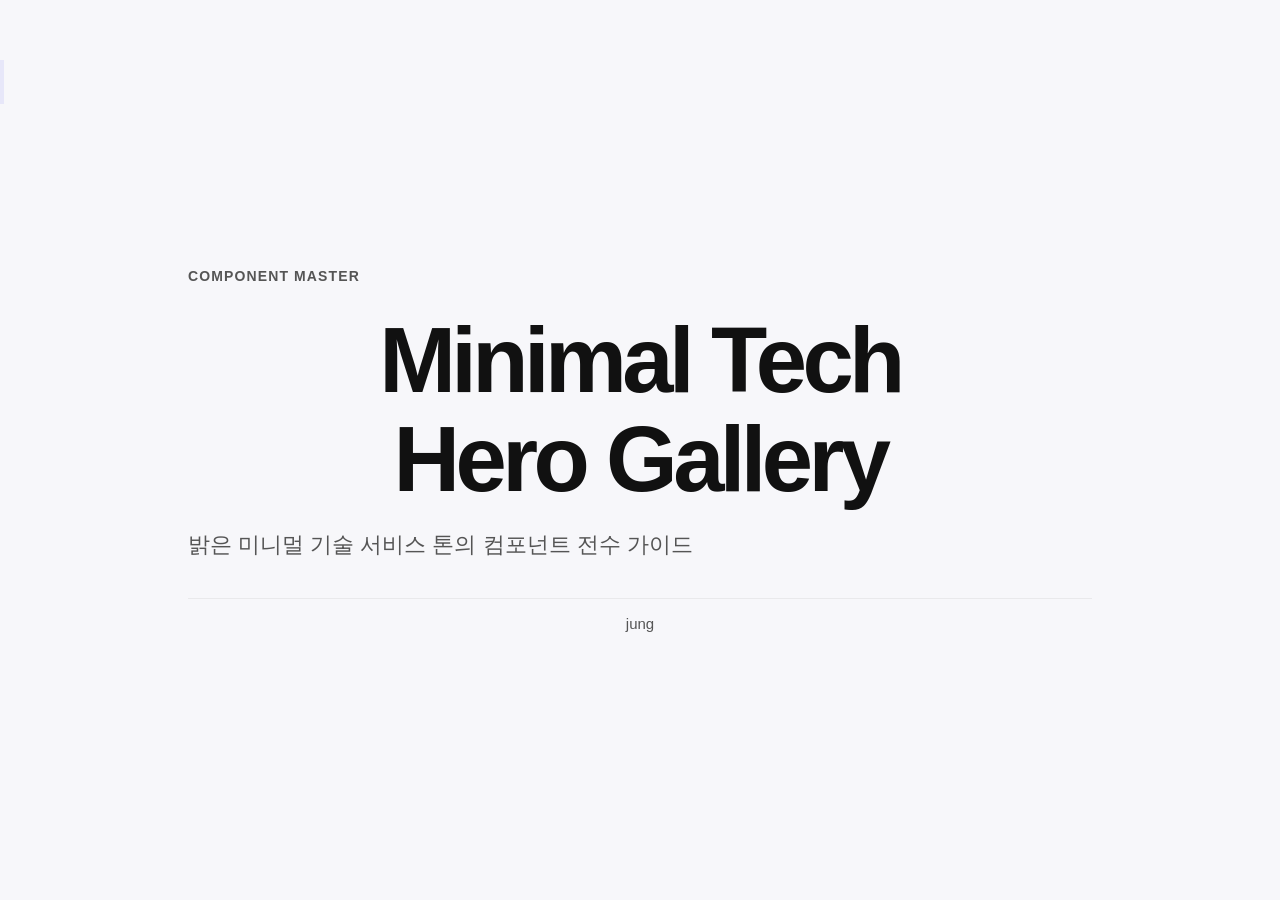
==== skills/vanilla-presentation/assets/examples/minimal-tech-hero-demo/index.html @ 7d751836 "chore: initial public release" ====
<!DOCTYPE html>
<html lang="ko">
<head>
    <meta charset="UTF-8">
    <title>Minimal Tech Hero Gallery</title>
    <link rel="stylesheet" href="base.css">
    <link rel="stylesheet" href="theme.css">
</head>
<body>
    <div class="sidebar"><div class="sidebar-item" data-index="0"><span class="num">1</span><span class="title">Minimal Tech Hero Gallery</span></div><div class="sidebar-item" data-index="1"><span class="num">2</span><span class="title">01. TOC (목차)</span></div><div class="sidebar-item" data-index="2"><span class="num">3</span><span class="title">02. Cards (카드)</span></div><div class="sidebar-item" data-index="3"><span class="num">4</span><span class="title">03. Checklist (체크리스트)</span></div><div class="sidebar-item" data-index="4"><span class="num">5</span><span class="title">04. Flow (흐름도)</span></div><div class="sidebar-item" data-index="5"><span class="num">6</span><span class="title">05. Contract (다단 노드)</span></div><div class="sidebar-item" data-index="6"><span class="num">7</span><span class="title">06. Table (표)</span></div><div class="sidebar-item" data-index="7"><span class="num">8</span><span class="title">07. Timeline (타임라인)</span></div><div class="sidebar-item" data-index="8"><span class="num">9</span><span class="title">08. Split (대비)</span></div><div class="sidebar-item" data-index="9"><span class="num">10</span><span class="title">09. Map (영역 맵)</span></div><div class="sidebar-item" data-index="10"><span class="num">11</span><span class="title">10. Key Message (핵심 메시지)</span></div><div class="sidebar-item" data-index="11"><span class="num">12</span><span class="title">11. Banner (안내 배너)</span></div><div class="sidebar-item" data-index="12"><span class="num">13</span><span class="title">12. Summary (요약)</span></div><div class="sidebar-item" data-index="13"><span class="num">14</span><span class="title">13. CTA (행동 유도)</span></div><div class="sidebar-item" data-index="14"><span class="num">15</span><span class="title">14. Source (출처)</span></div><div class="sidebar-item" data-index="15"><span class="num">16</span><span class="title">15. Image (이미지 프레임)</span></div><div class="sidebar-item" data-index="16"><span class="num">17</span><span class="title">16. Video (영상 프레임)</span></div></div>
    <div id="presentation">
        <div id="cover" class="step" data-x="0" data-y="0" style="--x:0px; --y:0px;">
        <div style="display:flex; flex-direction:column; justify-content:center; align-items:flex-start; height:100%;
                    padding: var(--slide-pad-y) var(--slide-pad-x); box-sizing:border-box; max-width:var(--stage-w); margin:auto;">
          <p style="font-size:14px; font-weight:800; letter-spacing:.08em; text-transform:uppercase;
                    color:var(--muted); margin:0 0 clamp(16px,3vh,28px);">COMPONENT MASTER</p>
          <h1 style="margin:0 0 clamp(12px,2vh,20px);">Minimal Tech Hero Gallery</h1>
          <p class="lead" style="margin:0 0 clamp(20px,4vh,40px);">밝은 미니멀 기술 서비스 톤의 컴포넌트 전수 가이드</p>
          <p style="font-size:15px; color:var(--muted); border-top:1px solid var(--line);
                    padding-top:16px; width:100%; margin:0;">jung</p>
        </div></div><div id="s-toc" class="step" data-x="1320" data-y="0" style="--x:1320px; --y:0px;">
        <div class="stage">
          <div class="kicker">
          <span></span>
          <span>2 / 17</span>
        </div>
          <h2>01. TOC (목차)</h2>
          <p class="lead">발표의 전체 구조를 보여주는 컴포넌트입니다.</p>
          <ul class="toc"><li class="toc-item">
              <span>서론: 비즈니스 현황</span>
              <span>03</span>
            </li><li class="toc-item">
              <span>본론: 핵심 전략</span>
              <span>08</span>
            </li><li class="toc-item">
              <span>결론: 향후 계획</span>
              <span>15</span>
            </li></ul>
        </div></div><div id="s-cards" class="step" data-x="2640" data-y="0" style="--x:2640px; --y:0px;">
        <div class="stage">
          <div class="kicker">
          <span></span>
          <span>3 / 17</span>
        </div>
          <h2>02. Cards (카드)</h2>
          <p class="lead">병렬적인 항목들을 그리드 형태로 나열할 때 사용합니다.</p>
          <div class="cards">
            <div class="card">
              <strong>항목 A</strong>
              <span>상세 설명을 한 줄 또는 두 줄로 작성합니다.</span>
            </div>
            <div class="card">
              <strong>항목 B</strong>
              <span>상세 설명을 한 줄 또는 두 줄로 작성합니다.</span>
            </div>
            <div class="card">
              <strong>항목 C</strong>
              <span>상세 설명을 한 줄 또는 두 줄로 작성합니다.</span>
            </div></div>
        </div></div><div id="s-checklist" class="step" data-x="3960" data-y="0" style="--x:3960px; --y:0px;">
        <div class="stage">
          <div class="kicker">
          <span></span>
          <span>4 / 17</span>
        </div>
          <h2>03. Checklist (체크리스트)</h2>
          <p class="lead">점검 항목이나 주요 특징을 불렛 포인트로 나열합니다.</p>
          <ul class="checklist"><li class="check-item">첫 번째 핵심 준수 사항</li><li class="check-item">두 번째 데이터 보안 원칙</li><li class="check-item">세 번째 운영 효율화 방안</li></ul>
        </div></div><div id="s-flow" class="step" data-x="0" data-y="820" style="--x:0px; --y:820px;">
        <div class="stage">
          <div class="kicker">
          <span></span>
          <span>5 / 17</span>
        </div>
          <h2>04. Flow (흐름도)</h2>
          <p class="lead">순차적인 프로세스나 단계를 화살표 방향으로 표현합니다.</p>
          <div class="flow">
            <div class="node">
              <h3>분석</h3>
              <p>현상 파악 및 데이터 수집</p>
            </div>
            <div class="node">
              <h3>설계</h3>
              <p>해결책 도출 및 시스템 설계</p>
            </div>
            <div class="node">
              <h3>실행</h3>
              <p>실제 적용 및 모니터링</p>
            </div></div>
        </div></div><div id="s-contract" class="step" data-x="1320" data-y="820" style="--x:1320px; --y:820px;">
        <div class="stage">
          <div class="kicker">
          <span></span>
          <span>6 / 17</span>
        </div>
          <h2>05. Contract (다단 노드)</h2>
          <p class="lead">비교나 분류된 항목들을 박스 형태로 보여줍니다.</p>
          <div class="contract">
            <div class="node">
              <h3>표준형</h3>
              <p>가장 기본적인 비즈니스 옵션</p>
            </div>
            <div class="node">
              <h3>프리미엄</h3>
              <p>확장성과 커스텀이 강화된 옵션</p>
            </div></div>
        </div></div><div id="s-table" class="step" data-x="2640" data-y="820" style="--x:2640px; --y:820px;">
        <div class="stage">
          <div class="kicker">
          <span></span>
          <span>7 / 17</span>
        </div>
          <h2>06. Table (표)</h2>
          <p class="lead">정량적인 수치나 복잡한 데이터를 표 형식으로 정리합니다.</p>
          <table><thead><tr><th>구분</th><th>2023 실적</th><th>2024 목표</th><th>상태</th></tr></thead><tbody><tr><td>매출액</td><td>5.2억</td><td>7.0억</td><td>상승</td></tr><tr><td>영업이익</td><td>1.1억</td><td>1.5억</td><td>안정</td></tr></tbody></table>
        </div></div><div id="s-timeline" class="step" data-x="3960" data-y="820" style="--x:3960px; --y:820px;">
        <div class="stage">
          <div class="kicker">
          <span></span>
          <span>8 / 17</span>
        </div>
          <h2>07. Timeline (타임라인)</h2>
          <p class="lead">시간의 흐름에 따른 주요 이정표(Milestone)를 표시합니다.</p>
          <div class="timeline">
            <div class="timeline-item">
              <strong>2024.01</strong>
              <span>프로젝트 킥오프</span>
            </div>
            <div class="timeline-item">
              <strong>2024.06</strong>
              <span>MVP 개발 완료</span>
            </div>
            <div class="timeline-item">
              <strong>2024.12</strong>
              <span>정식 서비스 런칭</span>
            </div></div>
        </div></div><div id="s-split" class="step" data-x="0" data-y="1640" style="--x:0px; --y:1640px;">
        <div class="stage">
          <div class="kicker">
          <span></span>
          <span>9 / 17</span>
        </div>
          <h2>08. Split (대비)</h2>
          <p class="lead">As-Is / To-Be 또는 장단점 등을 좌우로 대비시킵니다.</p>
          <div class="split">
            <div class="path">
              <strong>As-Is</strong>
              <p>수동 데이터 입력 및 관리</p>
            </div>
            <div class="path">
              <strong>To-Be</strong>
              <p>AI 기반 자동화 시스템 도입</p>
            </div></div>
        </div></div><div id="s-map" class="step" data-x="1320" data-y="1640" style="--x:1320px; --y:1640px;">
        <div class="stage">
          <div class="kicker">
          <span></span>
          <span>10 / 17</span>
        </div>
          <h2>09. Map (영역 맵)</h2>
          <p class="lead">계층 구조나 영역별 구분을 박스 레이아웃으로 표현합니다.</p>
          <div class="map">
            <div class="box">
              <strong>인프라</strong>
              <span>클라우드 및 데이터베이스</span>
            </div>
            <div class="box">
              <strong>어플리케이션</strong>
              <span>사용자 인터페이스 및 로직</span>
            </div></div>
        </div></div><div id="s-key" class="step" data-x="2640" data-y="1640" style="--x:2640px; --y:1640px;">
        <div class="stage">
          <div class="kicker">
          <span></span>
          <span>11 / 17</span>
        </div>
          <h2>10. Key Message (핵심 메시지)</h2>
          <p class="lead">가장 중요한 한 문장을 거대하게 강조합니다.</p>
          <div class="key-message">데이터는 거짓말을 하지 않으며, 디자인은 신뢰를 만듭니다.</div>
        </div></div><div id="s-banner" class="step" data-x="3960" data-y="1640" style="--x:3960px; --y:1640px;">
        <div class="stage">
          <div class="kicker">
          <span></span>
          <span>12 / 17</span>
        </div>
          <h2>11. Banner (안내 배너)</h2>
          <p class="lead">주의, 경고, 팁 등의 부가 정보를 강조된 박스에 담습니다.</p>
          <div class="banner info">본 슬라이드 디자인은 모든 브라우저에서 동일하게 유지됩니다.</div><div class="banner warn">반드시 최신 빌드 스크립트를 사용해야 레이아웃이 깨지지 않습니다.</div>
        </div></div><div id="s-summary" class="step" data-x="0" data-y="2460" style="--x:0px; --y:2460px;">
        <div class="stage">
          <div class="kicker">
          <span></span>
          <span>13 / 17</span>
        </div>
          <h2>12. Summary (요약)</h2>
          <p class="lead">슬라이드의 결론이나 요약을 강조된 선과 함께 박스로 보여줍니다.</p>
          <div class="summary"><p>결론적으로 본 프레임워크는 제작 속도와 시각적 품질을 동시에 보장합니다.</p></div>
        </div></div><div id="s-cta" class="step" data-x="1320" data-y="2460" style="--x:1320px; --y:2460px;">
        <div class="stage">
          <div class="kicker">
          <span></span>
          <span>14 / 17</span>
        </div>
          <h2>13. CTA (행동 유도)</h2>
          <p class="lead">발표 끝에 사용자의 다음 행동을 유도하는 버튼을 배치합니다.</p>
          <a class="cta" href="#">제안서 다운로드</a>
        </div></div><div id="s-source" class="step" data-x="2640" data-y="2460" style="--x:2640px; --y:2460px;">
        <div class="stage">
          <div class="kicker">
          <span></span>
          <span>15 / 17</span>
        </div>
          <h2>14. Source (출처)</h2>
          <p class="lead">데이터나 인용구의 출처를 작고 정갈하게 표기합니다.</p>
          <div class="source">출처: 예시 데이터셋</div>
        </div></div><div id="s-image" class="step" data-x="3960" data-y="2460" style="--x:3960px; --y:2460px;">
        <div class="stage">
          <div class="kicker">
          <span></span>
          <span>16 / 17</span>
        </div>
          <h2>15. Image (이미지 프레임)</h2>
          <p class="lead">이미지를 정해진 프레임 안에 깔끔하게 배치합니다.</p>
          <div class="image-frame" aria-label="Image placeholder"></div>
        </div></div><div id="s-video" class="step" data-x="0" data-y="3280" style="--x:0px; --y:3280px;">
        <div class="stage">
          <div class="kicker">
          <span></span>
          <span>17 / 17</span>
        </div>
          <h2>16. Video (영상 프레임)</h2>
          <p class="lead">영상을 배경이나 콘텐츠로 활용하는 프레임을 제공합니다.</p>
          <div class="video-frame" aria-label="Video placeholder"></div>
        </div></div>
    </div>
    <script src="engine.js"></script>
</body>
</html>
---- skills/vanilla-presentation/assets/examples/minimal-tech-hero-demo/base.css ----
/*
 * base.css — 프레임 고정 책임 (SKILL.md §0.9 참고)
 * - 슬라이드 셸(.step), 캔버스(#presentation), 사이드바 내비게이션
 * - .stage 의 5층 그리드: header / title / lead / content / footer
 * - 자식의 row 자동 매핑(.kicker → 1, h1/h2 → 2, .lead → 3, 본문 → 4, 푸터 → 5)
 * 디자인(색·폰트·border·padding 내부)은 테마 CSS의 책임이다.
 */

:root {
  --bg: #ffffff;
  --bg-sub: #f8fafc;
  --ink: #111827;
  --muted: #64748b;
  --line: #e2e8f0;

  /* 슬라이드 셸 */
  --slide-w: 100vw;
  --slide-h: 100vh;
  --slide-pad-x: clamp(54px, 8vw, 118px);
  --slide-pad-y: clamp(44px, 7vh, 82px);

  /* 본문(.stage) 프레임 */
  --stage-w: 1120px;
  --stage-row-gap: clamp(24px, 3vh, 36px);
  /* 전체적으로 여백을 더 시원하게 확장 */

  /* 표준 간격 (통일감을 위한 토큰) */
  --gap-xs: 8px;
  --gap-sm: 16px;
  --gap-md: 32px;
  --gap-lg: 64px;
  --gap-xl: 96px;
}

html,
body {
  width: 100%;
  height: 100%;
  margin: 0;
  padding: 0;
  overflow: hidden;
  background: var(--bg-sub);
  color: var(--ink);
  font-family: Pretendard, BlinkMacSystemFont, "Segoe UI", sans-serif;
}

body {
  opacity: 1;
}

/* ============================================================ */
/*  Normal slide view                                            */
/* ============================================================ */
#presentation {
  position: fixed;
  inset: 0;
  display: block;
  background: var(--bg);
  transition: transform 0.7s cubic-bezier(.22, .61, .36, 1);
}

.step {
  position: absolute;
  top: 50%;
  left: 50%;
  margin-left: calc(var(--slide-w) / -2);
  margin-top: calc(var(--slide-h) / -2);
  display: flex;
  align-items: stretch;
  justify-content: center;
  box-sizing: border-box;
  width: var(--slide-w);
  height: var(--slide-h);
  padding: var(--slide-pad-y) var(--slide-pad-x);
  background: var(--bg);
  opacity: 0;
  pointer-events: none;
  overflow: hidden;
  transform: translate3d(var(--x), var(--y), 0) scale(1);
  transition: opacity 0.5s ease, transform 0.7s cubic-bezier(.22, .61, .36, 1);
}

.step.active {
  opacity: 1;
  pointer-events: auto;
  z-index: 10;
}

/* ============================================================ */
/*  Stage frame — 5층 고정 그리드                                 */
/*    1: header(.kicker)                                         */
/*    2: title  (h1 또는 h2)                                      */
/*    3: lead   (.lead)                                          */
/*    4: content (cards·flow·map·table·split·image·timeline 등)  */
/*    5: footer (banner·source·footnote·cta·key-message)         */
/* ============================================================ */
.stage {
  width: min(var(--stage-w), 100%);
  margin-inline: auto;
  display: flex;
  flex-direction: column;
  row-gap: var(--stage-row-gap);
  height: 100%;
  min-height: 0;
}

.stage>* {
  min-width: 0;
  margin: 0;
  /* 자식의 외부 margin 차단. 사이 간격은 row-gap이 책임. */
}

/* 본문 콘텐츠는 가용 공간을 차지(헤더·제목·푸터 사이를 채움)
   build.py가 컴포넌트를 stage 직계 자식으로 출력하므로 직접 매칭됨 */
.stage> :is(.grid,
  .cards,
  .flow,
  .contract,
  .map,
  .split,
  table,
  .image-frame,
  .video-frame,
  .timeline,
  .checklist,
  .diagram,
  .chart,
  .infographic,
  .toc,
  .key-message) {
  flex: 1 1 auto;
  min-height: 0;
}

/* image/video는 너무 크게 늘어나지 않도록 제한 */
.stage> :is(.image-frame, .video-frame) {
  display: flex;
  align-items: center;
  justify-content: center;
  max-height: 55vh;
  overflow: hidden;
}

.image-frame img,
.video-frame video {
  max-width: 100%;
  max-height: 100%;
  object-fit: contain;
}

/* 푸터 컴포넌트는 자기 크기. 5층 마지막 자식으로 들어와야 한다. */
.stage> :is(.banner,
  .summary,
  .source,
  .footnote,
  .cta) {
  flex: 0 0 auto;
}

/* ============================================================ */
/*  Sidebar Navigation Rail                                      */
/* ============================================================ */
.sidebar {
  position: fixed;
  left: 0;
  top: 0;
  bottom: 0;
  width: 4px;
  /* 평소에는 실선처럼 보임 */
  background: rgba(255, 255, 255, 0.95);
  backdrop-filter: blur(25px);
  z-index: 2000;
  transition: width 0.3s cubic-bezier(.16, 1, .3, 1), opacity 0.3s;
  display: flex;
  flex-direction: column;
  padding: 60px 0;
  overflow-y: auto;
  overflow-x: hidden;
  border-right: 1px solid var(--line);
  opacity: 0.1;
  /* 거의 안 보이다가 호버 시 나타남 */
}

.sidebar:hover {
  width: 280px;
  opacity: 1;
  box-shadow: 10px 0 50px rgba(0, 0, 0, 0.08);
}

.sidebar-item {
  padding: 14px 24px;
  cursor: pointer;
  display: flex;
  align-items: center;
  gap: 12px;
  white-space: nowrap;
  transition: background 0.2s, color 0.2s;
  border-left: 4px solid transparent;
}

.sidebar-item:hover {
  background: var(--bg-sub);
}

.sidebar-item.active {
  background: rgba(0, 102, 204, 0.05);
  border-left-color: var(--blue, #0066cc);
  color: var(--blue, #0066cc);
  font-weight: 700;
}

.sidebar-item .num {
  font-size: 11px;
  font-weight: 800;
  color: var(--muted);
  width: 20px;
}

.sidebar-item .title {
  font-size: 14px;
  overflow: hidden;
  text-overflow: ellipsis;
}

/* ============================================================ */
/*  Compact viewport adjustments                                 */
/* ============================================================ */
@media (max-height: 760px) {
  :root {
    --slide-pad-x: clamp(42px, 6vw, 84px);
    --slide-pad-y: clamp(32px, 5vh, 58px);
    --stage-row-gap: clamp(10px, 1.4vh, 18px);
  }

  .step {
    min-height: 0;
  }
}

@media (max-width: 980px) {
  :root {
    --slide-pad-x: 32px;
  }

  .step {
    overflow: auto;
  }
}
---- skills/vanilla-presentation/assets/examples/minimal-tech-hero-demo/theme.css ----
/*
 * minimal-tech-hero.css
 * Bright, minimal SaaS/AI landing 스타일 PPT 컴포넌트 디자인 시스템
 *
 * 책임 분리 (SKILL.md §0.8 / §4):
 *   base.css → 프레임 (.step / .stage / 5층 그리드 / 사이드바)
 *   이 파일 → 색·타이포·border·shadow·간격·컴포넌트 시각 표현
 *
 * 출력 형식:
 *   1) 디자인 토큰 (CSS 변수)
 *   2) 공통 슬라이드 레이아웃
 *   3) 컴포넌트별 CSS (16종 전수 구현)
 */

/* ============================================================ */
/*  1. Design variables                                          */
/* ============================================================ */
:root {
  /* surface */
  --bg: #f7f7fa;
  --bg-sub: #f7f7fa;
  --surface: rgba(255, 255, 255, 0.78);
  --surface-strong: rgba(255, 255, 255, 0.92);

  /* ink */
  --text-primary: #111111;
  --text-secondary: #555555;
  --text-muted: #777777;
  --ink: var(--text-primary);
  --muted: var(--text-secondary);

  /* accent */
  --accent: #6366f1;
  --accent-soft: rgba(99, 102, 241, 0.10);
  --accent-line: rgba(99, 102, 241, 0.22);

  /* line / shadow / radius */
  --border: rgba(0, 0, 0, 0.06);
  --line: var(--border);
  --shadow-soft: 0 8px 30px rgba(0, 0, 0, 0.04);
  --shadow-card: 0 12px 36px rgba(0, 0, 0, 0.06);
  --radius-pill: 999px;
  --radius-card: 24px;
  --radius-sm: 14px;

  /* layout */
  --stage-w: 1080px;
  --slide-pad-x: clamp(48px, 7vw, 88px);
  --slide-pad-y: clamp(56px, 8vh, 88px);
  --stage-row-gap: 28px;
  --component-gap: 32px;
  --card-inner-gap: 16px;

  /* font */
  font-family: Pretendard, "Noto Sans KR", Inter, system-ui,
    BlinkMacSystemFont, "Segoe UI", sans-serif;
}

/* ============================================================ */
/*  2. Common slide layout                                       */
/* ============================================================ */
html,
body {
  background: var(--bg);
  color: var(--text-primary);
}

#presentation,
.step {
  background: var(--bg);
}

.step {
  align-items: center;
  text-align: center;
}

/* sidebar 톤 다운 */
.sidebar {
  background: transparent;
  border-right: 0;
  box-shadow: none;
  backdrop-filter: none;
}
.sidebar:hover {
  background: var(--surface-strong);
  box-shadow: var(--shadow-soft);
  border-right: 1px solid var(--border);
}
.sidebar-item.active {
  background: var(--accent-soft);
  border-left-color: var(--accent);
  color: var(--accent);
}

/* stage 텍스트 중앙 */
.stage {
  width: min(var(--stage-w), 100%);
  margin-inline: auto;
  align-items: center;
  justify-content: center;
  row-gap: var(--stage-row-gap);
  text-align: center;
}

/* ----- Floating pill nav (header) — build.py가 출력하는 .kicker ----- */
.kicker {
  position: relative;
  display: inline-flex;
  align-items: center;
  justify-content: center;
  gap: 10px;
  width: auto;
  min-width: 168px;
  flex: 0 0 auto;
  align-self: center;
  padding: 8px 20px;
  background: var(--surface);
  border: 1px solid var(--border);
  border-radius: var(--radius-pill);
  box-shadow: var(--shadow-soft);
  backdrop-filter: blur(12px);
  -webkit-backdrop-filter: blur(12px);
  color: var(--text-secondary);
  font-size: 16px;
  font-weight: 800;
  letter-spacing: 0.16em;
  text-transform: uppercase;
}
.kicker > span:first-child {
  position: relative;
  padding-left: 14px;
  color: var(--text-primary);
  font-size: 0;
  letter-spacing: 0;
  width: 14px;
  height: 14px;
}
.kicker > span:first-child::before {
  content: "";
  position: absolute;
  left: 0;
  top: 50%;
  transform: translateY(-50%);
  width: 6px;
  height: 6px;
  border-radius: var(--radius-pill);
  background: var(--accent);
  box-shadow: 0 0 0 4px var(--accent-soft);
}
.kicker > span:last-child {
  color: var(--text-muted);
  letter-spacing: 0.1em;
}

/* ----- Typography ----- */
h1 {
  margin: 0;
  color: var(--text-primary);
  font-size: clamp(61px, 7.2vw, 101px);
  line-height: 1.08;
  font-weight: 900;
  letter-spacing: -0.05em;
  text-wrap: balance;
}
h2 {
  max-width: 920px;
  margin: 0 auto;
  color: var(--text-primary);
  font-size: clamp(41px, 4.4vw, 59px);
  line-height: 1.12;
  font-weight: 900;
  letter-spacing: -0.04em;
  text-wrap: balance;
}
.lead {
  max-width: 720px;
  margin: 0 auto;
  color: var(--text-secondary);
  font-size: clamp(22px, 1.55vw, 25px);
  line-height: 1.55;
  font-weight: 400;
  text-wrap: balance;
}

/* ----- 컴포넌트 폭 통일 -----
   stage가 1120px(--stage-w)로 가로 폭을 책임지므로 컴포넌트는 100% 채움 */
.cards,
.flow,
.contract,
.map,
.split,
.toc,
.timeline,
.checklist,
table,
.summary,
.banner,
.source,
.key-message,
.image-frame,
.video-frame {
  width: 100%;
}

/* base.css의 남는 높이 채우기 규칙을 이 테마에서는 끈다.
   모든 슬라이드는 kicker → title → lead → main 컴포넌트 간격을 같은 row-gap으로 맞춘다. */
.stage > :is(.grid,
  .cards,
  .flow,
  .contract,
  .map,
  .split,
  table,
  .image-frame,
  .video-frame,
  .timeline,
  .checklist,
  .diagram,
  .chart,
  .infographic,
  .toc,
  .summary,
  .banner,
  .source,
  .footnote,
  .cta,
  .key-message) {
  flex: 0 0 auto;
  min-height: auto;
}

/* ============================================================ */
/*  3. 컴포넌트별 CSS (16종 — SKILL.md §3.4 매핑)                */
/* ============================================================ */

/* --------- 3-1. cards ---------
   build.py: <div class="cards"><div class="card"><strong/><span/></div>...</div>
*/
.cards {
  display: grid;
  grid-template-columns: repeat(3, minmax(0, 1fr));
  grid-auto-rows: min-content;
  align-content: center;
  gap: var(--component-gap);
}
.card {
  display: flex;
  flex-direction: column;
  gap: var(--card-inner-gap);
  padding: var(--gap-lg);
  text-align: left;
  background: var(--surface);
  border: 1px solid var(--border);
  border-radius: var(--radius-card);
  box-shadow: var(--shadow-soft);
  transition: transform 200ms ease, box-shadow 200ms ease;
}
.card:hover {
  transform: translateY(-2px);
  box-shadow: var(--shadow-card);
}
.card strong {
  display: block;
  color: var(--text-primary);
  font-size: 26px;
  font-weight: 800;
  letter-spacing: -0.01em;
}
.card span {
  display: block;
  color: var(--text-secondary);
  font-size: 21px;
  line-height: 1.6;
}

/* --------- 3-2. flow ---------
   build.py: <div class="flow"><div class="node"><h3/><p/></div>...</div>
   가로 단계형 + 점선 connector
*/
.flow {
  display: grid;
  grid-template-columns: repeat(3, minmax(0, 1fr));
  grid-auto-rows: min-content;
  align-content: center;
  gap: var(--component-gap);
  counter-reset: flow-step;
}
.flow .node {
  position: relative;
  padding: var(--gap-lg) var(--gap-md);
  text-align: left;
  background: var(--surface);
  border: 1px solid var(--border);
  border-radius: var(--radius-card);
  box-shadow: var(--shadow-soft);
  counter-increment: flow-step;
}
.flow .node::before {
  content: counter(flow-step, decimal-leading-zero);
  display: inline-flex;
  align-items: center;
  justify-content: center;
  margin-bottom: var(--gap-md);
  padding: 6px 16px;
  background: var(--accent-soft);
  color: var(--accent);
  font-size: 21px;
  font-weight: 800;
  letter-spacing: 0.12em;
  border-radius: var(--radius-pill);
}
.flow .node:not(:last-child)::after {
  content: "";
  position: absolute;
  top: 50%;
  right: -14px;
  width: 16px;
  height: 1px;
  background: var(--border);
  transform: translateY(-50%);
}
.flow .node h3 {
  margin: 0 0 10px;
  color: var(--text-primary);
  font-size: 22px;
  font-weight: 800;
}
.flow .node p {
  margin: 0;
  color: var(--text-secondary);
  font-size: 19px;
  line-height: 1.55;
}

/* --------- 3-3. contract ---------
   build.py: <div class="contract"><div class="node"><h3/><p/></div>...</div>
   계약/조건 카드 — 좌측 accent 라인 + 라벨 톤 헤더
*/
.contract {
  display: grid;
  grid-template-columns: repeat(auto-fit, minmax(480px, 1fr));
  grid-auto-rows: min-content;
  align-content: center;
  gap: var(--component-gap);
}
.contract .node {
  position: relative;
  padding: var(--gap-lg);
  padding-left: calc(var(--gap-lg) + 6px);
  text-align: left;
  background: var(--surface);
  border: 1px solid var(--border);
  border-radius: var(--radius-card);
  box-shadow: var(--shadow-soft);
  overflow: hidden;
}
.contract .node::before {
  content: "";
  position: absolute;
  left: 0;
  top: 36px;
  bottom: 36px;
  width: 4px;
  background: var(--accent);
  border-radius: var(--radius-pill);
}
.contract .node h3 {
  margin: 0 0 10px;
  color: var(--text-muted);
  font-size: 21px;
  font-weight: 800;
  letter-spacing: 0.14em;
  text-transform: uppercase;
}
.contract .node p {
  margin: 0;
  color: var(--text-primary);
  font-size: 22px;
  font-weight: 600;
  line-height: 1.5;
}

/* --------- 3-4. split ---------
   build.py: <div class="split"><div class="path"><strong/><p/></div>x2</div>
*/
.split {
  display: grid;
  grid-template-columns: 1fr 1fr;
  align-content: center;
  gap: var(--component-gap);
}
.split .path {
  padding: var(--gap-xl) var(--gap-lg);
  text-align: left;
  background: var(--surface);
  border: 1px solid var(--border);
  border-radius: var(--radius-card);
  box-shadow: var(--shadow-soft);
}
.split .path:first-child {
  border-color: var(--accent-line);
  background: linear-gradient(180deg, var(--accent-soft), var(--surface));
}
.split .path strong {
  display: block;
  margin: 0 0 var(--gap-md);
  color: var(--text-primary);
  font-size: 29px;
  font-weight: 900;
  letter-spacing: -0.02em;
}
.split .path:first-child strong {
  color: var(--accent);
}
.split .path p {
  margin: 0;
  color: var(--text-secondary);
  font-size: 21px;
  line-height: 1.65;
}

/* --------- 3-5. table ---------
   build.py: <table><thead><tr><th/></tr></thead><tbody><tr><td/></tr></tbody></table>
*/
table {
  width: min(672px, 70%);
  margin-inline: auto;
  border-collapse: separate;
  border-spacing: 0;
  background: var(--surface);
  border: 1px solid var(--border);
  border-radius: var(--radius-card);
  box-shadow: var(--shadow-soft);
  overflow: hidden;
  text-align: center;
}
th,
td {
  padding: 13px 16px;
  border-bottom: 1px solid var(--border);
  font-size: 20px;
  text-align: center;
  vertical-align: middle;
}
th {
  color: var(--text-primary);
  font-weight: 800;
  letter-spacing: 0.02em;
  background: var(--surface-strong);
}
td {
  color: var(--text-secondary);
  font-weight: 500;
}
tbody tr:last-child td {
  border-bottom: 0;
}
tbody tr:first-child td:first-child,
tbody tr td:first-child {
  color: var(--text-primary);
  font-weight: 700;
}
tbody tr:hover td {
  background: var(--accent-soft);
}

/* --------- 3-6. toc ---------
   build.py: <ul class="toc"><li class="toc-item"><span/><span/></li>...</ul>
   번호 + 제목 + 페이지
*/
.toc {
  list-style: none;
  padding: 0;
  margin: 0;
  display: flex;
  flex-direction: column;
  justify-content: center;
  text-align: left;
  counter-reset: toc-step;
}
.toc-item {
  display: grid;
  grid-template-columns: 48px 1fr auto;
  align-items: center;
  gap: var(--gap-md);
  padding: 18px 24px;
  border-bottom: 1px solid var(--border);
  background: transparent;
  border-radius: 0;
  counter-increment: toc-step;
  transition: background 180ms ease, padding 180ms ease;
}
.toc-item:first-child {
  border-top: 1px solid var(--border);
}
.toc-item:hover {
  background: var(--surface);
  padding-left: 32px;
}
.toc-item::before {
  content: counter(toc-step, decimal-leading-zero);
  color: var(--accent);
  font-size: 17px;
  font-weight: 800;
  letter-spacing: 0.14em;
}
.toc-item span:first-of-type {
  color: var(--text-primary);
  font-size: 24px;
  font-weight: 700;
  letter-spacing: -0.01em;
}
.toc-item span:last-of-type {
  color: var(--text-muted);
  font-size: 18px;
  font-weight: 600;
  letter-spacing: 0.08em;
}

/* --------- 3-7. checklist ---------
   build.py: <ul class="checklist"><li class="check-item">{text}</li>...</ul>
*/
.checklist {
  list-style: none;
  padding: 0;
  margin: 0;
  display: flex;
  flex-direction: column;
  justify-content: center;
  gap: var(--component-gap);
  text-align: left;
}
.check-item {
  position: relative;
  display: flex;
  align-items: flex-start;
  gap: 14px;
  padding: 14px 20px 14px 48px;
  background: var(--surface);
  border: 1px solid var(--border);
  border-radius: var(--radius-sm);
  color: var(--text-primary);
  font-size: 21px;
  font-weight: 500;
  line-height: 1.55;
}
.check-item::before {
  content: "";
  position: absolute;
  left: 18px;
  top: 50%;
  transform: translateY(-50%);
  width: 18px;
  height: 18px;
  border-radius: var(--radius-pill);
  background: var(--accent);
  box-shadow: 0 0 0 4px var(--accent-soft);
}
.check-item::after {
  content: "";
  position: absolute;
  left: 23px;
  top: 50%;
  transform: translateY(-65%) rotate(45deg);
  width: 4px;
  height: 8px;
  border: solid #fff;
  border-width: 0 2px 2px 0;
}

/* --------- 3-8. timeline ---------
   build.py: <div class="timeline"><div class="timeline-item"><strong/><span/></div>...</div>
   세로 timeline — dot + line
*/
.timeline {
  position: relative;
  display: flex;
  flex-direction: column;
  justify-content: center;
  gap: var(--component-gap);
  padding-left: 42px;
  text-align: left;
}
.timeline::before {
  content: "";
  position: absolute;
  left: 10px;
  top: 12px;
  bottom: 12px;
  width: 2px;
  background: var(--border);
}
.timeline-item {
  position: relative;
  display: flex;
  flex-direction: column;
  gap: var(--gap-sm);
  padding: var(--gap-lg);
  background: var(--surface);
  border: 1px solid var(--border);
  border-radius: var(--radius-sm);
  box-shadow: var(--shadow-soft);
}
.timeline-item::before {
  content: "";
  position: absolute;
  left: -42px;
  top: 42px;
  width: 22px;
  height: 22px;
  border-radius: var(--radius-pill);
  background: var(--bg);
  border: 2px solid var(--border);
}
.timeline-item:last-child::before {
  border-color: var(--accent);
  background: var(--accent);
  box-shadow: 0 0 0 4px var(--accent-soft);
}
.timeline-item strong {
  color: var(--accent);
  font-size: 17px;
  font-weight: 800;
  letter-spacing: 0.1em;
  text-transform: uppercase;
}
.timeline-item span {
  color: var(--text-primary);
  font-size: 21px;
  font-weight: 600;
  line-height: 1.5;
}

/* --------- 3-9. map ---------
   build.py: <div class="map"><div class="box"><strong/><span/></div>...</div>
   첫 항목을 핵심 노드로, 나머지를 주변 노드로 시각화
*/
.map {
  display: grid;
  grid-template-columns: repeat(auto-fit, minmax(360px, 1fr));
  grid-auto-rows: min-content;
  align-content: center;
  gap: var(--component-gap);
}
.map .box {
  display: flex;
  flex-direction: column;
  gap: var(--card-inner-gap);
  padding: var(--gap-lg);
  text-align: left;
  background: var(--surface);
  border: 1px solid var(--border);
  border-radius: var(--radius-card);
  box-shadow: var(--shadow-soft);
}
.map .box strong {
  font-size: 22px;
  font-weight: 800;
  letter-spacing: -0.01em;
  color: var(--text-primary);
}
.map .box span {
  font-size: 19px;
  line-height: 1.5;
  color: var(--text-secondary);
}
/* --------- 3-10. banner ---------
   build.py: <div class="banner"> 또는 <div class="banner info|warn">{text}</div>
*/
.banner {
  display: flex;
  align-items: center;
  justify-content: center;
  gap: var(--gap-sm);
  width: min(860px, 100%);
  margin-inline: auto;
  padding: 18px 28px;
  background: var(--accent-soft);
  border: 1px solid var(--accent-line);
  border-radius: var(--radius-pill);
  color: var(--text-primary);
  font-size: 18px;
  font-weight: 600;
  line-height: 1.5;
  text-align: center;
  box-shadow: var(--shadow-soft);
}
.banner::before {
  content: "";
  flex: 0 0 auto;
  width: 10px;
  height: 10px;
  border-radius: var(--radius-pill);
  background: var(--accent);
  box-shadow: 0 0 0 4px rgba(99, 102, 241, 0.18);
}
.banner.info {
  background: var(--accent-soft);
  border-color: var(--accent-line);
}
.banner.warn {
  background: rgba(234, 179, 8, 0.10);
  border-color: rgba(234, 179, 8, 0.28);
}
.banner.warn::before {
  background: #eab308;
  box-shadow: 0 0 0 4px rgba(234, 179, 8, 0.18);
}

/* --------- 3-11. summary ---------
   build.py: <div class="summary"><p>{text}</p></div>
   요약 카드 (강한 위계)
*/
.summary {
  position: relative;
  display: flex;
  flex-direction: column;
  align-items: center;
  justify-content: center;
  width: min(920px, 100%);
  margin-inline: auto;
  padding: var(--gap-lg) var(--gap-xl);
  background: var(--surface);
  border: 1px solid var(--border);
  border-radius: var(--radius-card);
  box-shadow: var(--shadow-card);
  text-align: center;
}
.summary p {
  margin: 0;
  color: var(--text-primary);
  font-size: clamp(25px, 2.5vw, 31px);
  font-weight: 700;
  line-height: 1.45;
  letter-spacing: -0.02em;
  text-wrap: balance;
}

/* --------- 3-12. image ---------
   build.py: <div class="image-frame"><img src/></div> 또는 placeholder
*/
.image-frame {
  display: flex;
  align-items: center;
  justify-content: center;
  min-height: 320px;
  padding: 0;
  background: var(--surface);
  border: 1px solid var(--border);
  border-radius: var(--radius-card);
  box-shadow: var(--shadow-card);
  overflow: hidden;
  position: relative;
}
.image-frame:empty::before,
.image-frame[aria-label]:not(:has(img))::before {
  content: "Image";
  color: var(--text-muted);
  font-size: 18px;
  font-weight: 600;
  letter-spacing: 0.08em;
  text-transform: uppercase;
}
.image-frame img {
  width: 100%;
  height: 100%;
  object-fit: cover;
}

/* --------- 3-13. source ---------
   build.py: <div class="source">{text}</div>
*/
.source {
  padding-top: 8px;
  color: var(--text-muted);
  font-size: 17px;
  font-weight: 500;
  line-height: 1.55;
  letter-spacing: 0.02em;
  text-align: center;
}

/* --------- 3-14. video ---------
   build.py: <div class="video-frame"><video src/></div> 또는 placeholder
   placeholder 시 중앙 play button 표시
*/
.video-frame {
  position: relative;
  display: flex;
  align-items: center;
  justify-content: center;
  min-height: 320px;
  background: var(--surface);
  border: 1px solid var(--border);
  border-radius: var(--radius-card);
  box-shadow: var(--shadow-card);
  overflow: hidden;
}
.video-frame::before {
  content: "";
  position: absolute;
  width: 72px;
  height: 72px;
  border-radius: var(--radius-pill);
  background: var(--text-primary);
  box-shadow: 0 12px 28px rgba(0, 0, 0, 0.18);
  z-index: 1;
}
.video-frame::after {
  content: "";
  position: absolute;
  width: 0;
  height: 0;
  border-left: 18px solid #fff;
  border-top: 12px solid transparent;
  border-bottom: 12px solid transparent;
  transform: translateX(3px);
  z-index: 2;
}
.video-frame:has(video[src]:not([src=""]))::before,
.video-frame:has(video[src]:not([src=""]))::after {
  display: none;
}
.video-frame video {
  width: 100%;
  height: 100%;
  object-fit: cover;
}

/* --------- 3-15. cta ---------
   build.py: <a class="cta" href>{text}</a>
   stage 직계 자식 — align-self로 가운데 정렬
*/
.cta {
  align-self: center;
  display: inline-flex;
  align-items: center;
  justify-content: center;
  min-height: 62px;
  padding: 19px 42px;
  background: var(--text-primary);
  color: #ffffff;
  border: 1px solid var(--text-primary);
  border-radius: var(--radius-pill);
  text-decoration: none;
  font-size: 20px;
  font-weight: 700;
  letter-spacing: -0.005em;
  line-height: 1;
  box-shadow: var(--shadow-card);
  transition: transform 180ms ease, box-shadow 180ms ease,
    background 180ms ease, border-color 180ms ease, color 180ms ease;
}
.cta:hover {
  transform: translateY(-2px);
  box-shadow: 0 18px 38px rgba(0, 0, 0, 0.16);
}
.cta + .cta {
  background: var(--surface);
  color: var(--text-primary);
  border-color: var(--border);
  box-shadow: var(--shadow-soft);
}
.cta + .cta:hover {
  border-color: var(--text-primary);
  background: var(--surface-strong);
}

/* --------- 3-16. keyMessage ---------
   build.py: <div class="key-message">{message}</div>
*/
.key-message {
  display: flex;
  align-items: center;
  justify-content: center;
  width: min(980px, 100%);
  min-height: 0;
  margin-inline: auto;
  color: var(--text-primary);
  font-size: clamp(54px, 6.2vw, 86px);
  line-height: 1.08;
  font-weight: 900;
  letter-spacing: -0.05em;
  text-align: center;
  text-wrap: balance;
}
.key-message::first-line {
  /* 첫 줄을 시각적 무게 강조 (선택적) */
}

/* ============================================================ */
/*  4. 특수 슬라이드 (cover / sectionDivider / qna)              */
/* ============================================================ */
.divider {
  background: linear-gradient(180deg, var(--surface-strong), var(--bg));
}
.divider .chapter {
  display: inline-block;
  padding: 6px 16px;
  background: var(--surface);
  border: 1px solid var(--border);
  border-radius: var(--radius-pill);
  color: var(--accent);
  font-size: 12px;
  font-weight: 800;
  letter-spacing: 0.16em;
  box-shadow: var(--shadow-soft);
}

.cover-meta {
  color: var(--text-muted);
}

/* ============================================================ */
/*  5. Responsive                                                */
/* ============================================================ */
@media (max-width: 980px) {
  .cards,
  .flow {
    grid-template-columns: 1fr;
  }
  .flow .node:not(:last-child)::after {
    display: none;
  }
  .split {
    grid-template-columns: 1fr;
  }
  .toc-item {
    grid-template-columns: 36px 1fr auto;
    gap: var(--gap-sm);
  }
}

@media (max-width: 760px) {
  :root {
    --slide-pad-x: 24px;
    --slide-pad-y: 64px;
    --stage-row-gap: 18px;
  }
  h1,
  .key-message {
    font-size: clamp(40px, 12vw, 56px);
  }
  h2 {
    font-size: clamp(30px, 8vw, 40px);
  }
  .cta {
    width: min(100%, 320px);
  }
}
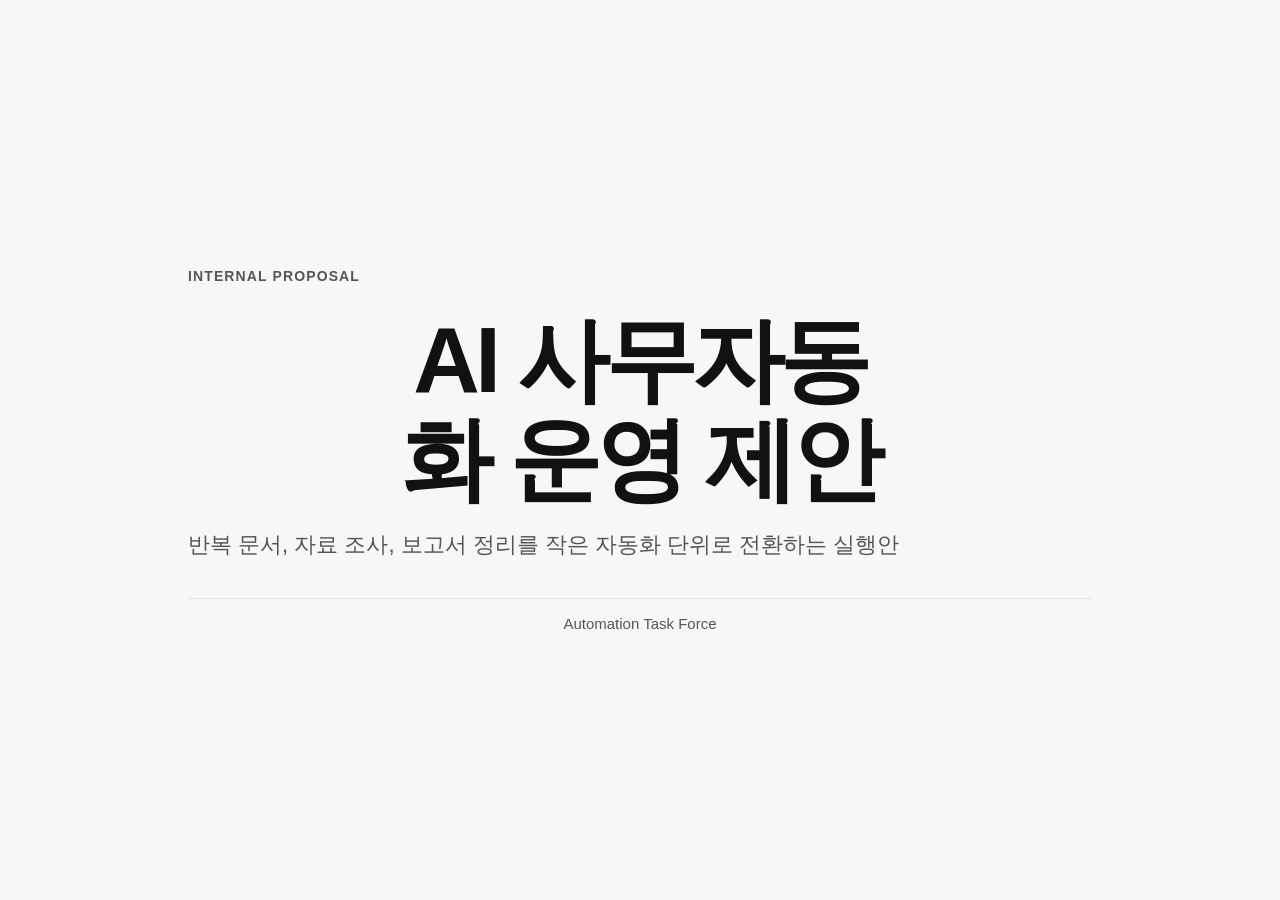
==== commit b6f80a31: "refactor: simplify vanilla presentation template" ====
--- a/skills/vanilla-presentation/assets/examples/minimal-tech-hero-demo/index.html
+++ b/skills/vanilla-presentation/assets/examples/minimal-tech-hero-demo/index.html
@@ -2,235 +2,205 @@
 <html lang="ko">
 <head>
     <meta charset="UTF-8">
-    <title>Minimal Tech Hero Gallery</title>
+    <title>AI Office Automation Proposal</title>
     <link rel="stylesheet" href="base.css">
     <link rel="stylesheet" href="theme.css">
 </head>
 <body>
-    <div class="sidebar"><div class="sidebar-item" data-index="0"><span class="num">1</span><span class="title">Minimal Tech Hero Gallery</span></div><div class="sidebar-item" data-index="1"><span class="num">2</span><span class="title">01. TOC (목차)</span></div><div class="sidebar-item" data-index="2"><span class="num">3</span><span class="title">02. Cards (카드)</span></div><div class="sidebar-item" data-index="3"><span class="num">4</span><span class="title">03. Checklist (체크리스트)</span></div><div class="sidebar-item" data-index="4"><span class="num">5</span><span class="title">04. Flow (흐름도)</span></div><div class="sidebar-item" data-index="5"><span class="num">6</span><span class="title">05. Contract (다단 노드)</span></div><div class="sidebar-item" data-index="6"><span class="num">7</span><span class="title">06. Table (표)</span></div><div class="sidebar-item" data-index="7"><span class="num">8</span><span class="title">07. Timeline (타임라인)</span></div><div class="sidebar-item" data-index="8"><span class="num">9</span><span class="title">08. Split (대비)</span></div><div class="sidebar-item" data-index="9"><span class="num">10</span><span class="title">09. Map (영역 맵)</span></div><div class="sidebar-item" data-index="10"><span class="num">11</span><span class="title">10. Key Message (핵심 메시지)</span></div><div class="sidebar-item" data-index="11"><span class="num">12</span><span class="title">11. Banner (안내 배너)</span></div><div class="sidebar-item" data-index="12"><span class="num">13</span><span class="title">12. Summary (요약)</span></div><div class="sidebar-item" data-index="13"><span class="num">14</span><span class="title">13. CTA (행동 유도)</span></div><div class="sidebar-item" data-index="14"><span class="num">15</span><span class="title">14. Source (출처)</span></div><div class="sidebar-item" data-index="15"><span class="num">16</span><span class="title">15. Image (이미지 프레임)</span></div><div class="sidebar-item" data-index="16"><span class="num">17</span><span class="title">16. Video (영상 프레임)</span></div></div>
     <div id="presentation">
         <div id="cover" class="step" data-x="0" data-y="0" style="--x:0px; --y:0px;">
         <div style="display:flex; flex-direction:column; justify-content:center; align-items:flex-start; height:100%;
                     padding: var(--slide-pad-y) var(--slide-pad-x); box-sizing:border-box; max-width:var(--stage-w); margin:auto;">
           <p style="font-size:14px; font-weight:800; letter-spacing:.08em; text-transform:uppercase;
-                    color:var(--muted); margin:0 0 clamp(16px,3vh,28px);">COMPONENT MASTER</p>
-          <h1 style="margin:0 0 clamp(12px,2vh,20px);">Minimal Tech Hero Gallery</h1>
-          <p class="lead" style="margin:0 0 clamp(20px,4vh,40px);">밝은 미니멀 기술 서비스 톤의 컴포넌트 전수 가이드</p>
+                    color:var(--muted); margin:0 0 clamp(16px,3vh,28px);">INTERNAL PROPOSAL</p>
+          <h1 style="margin:0 0 clamp(12px,2vh,20px);">AI 사무자동화 운영 제안</h1>
+          <p class="lead" style="margin:0 0 clamp(20px,4vh,40px);">반복 문서, 자료 조사, 보고서 정리를 작은 자동화 단위로 전환하는 실행안</p>
           <p style="font-size:15px; color:var(--muted); border-top:1px solid var(--line);
-                    padding-top:16px; width:100%; margin:0;">jung</p>
-        </div></div><div id="s-toc" class="step" data-x="1320" data-y="0" style="--x:1320px; --y:0px;">
-        <div class="stage">
-          <div class="kicker">
-          <span></span>
-          <span>2 / 17</span>
-        </div>
-          <h2>01. TOC (목차)</h2>
-          <p class="lead">발표의 전체 구조를 보여주는 컴포넌트입니다.</p>
+                    padding-top:16px; width:100%; margin:0;">Automation Task Force</p>
+        </div></div><div id="agenda" class="step" data-x="1320" data-y="0" style="--x:1320px; --y:0px;">
+        <div class="stage">
+          <div class="kicker">
+          <span></span>
+          <span>2 / 12</span>
+        </div>
+          <h2>오늘 볼 내용</h2>
+          <p class="lead">업무를 크게 바꾸기보다 반복되는 단위를 먼저 분해하고, 검증 가능한 자동화부터 붙입니다.</p>
           <ul class="toc"><li class="toc-item">
-              <span>서론: 비즈니스 현황</span>
+              <span>현업 반복 업무 구조</span>
               <span>03</span>
             </li><li class="toc-item">
-              <span>본론: 핵심 전략</span>
-              <span>08</span>
+              <span>자동화 우선순위와 적용 방식</span>
+              <span>05</span>
             </li><li class="toc-item">
-              <span>결론: 향후 계획</span>
-              <span>15</span>
+              <span>운영 체계와 다음 실행</span>
+              <span>09</span>
             </li></ul>
-        </div></div><div id="s-cards" class="step" data-x="2640" data-y="0" style="--x:2640px; --y:0px;">
-        <div class="stage">
-          <div class="kicker">
-          <span></span>
-          <span>3 / 17</span>
-        </div>
-          <h2>02. Cards (카드)</h2>
-          <p class="lead">병렬적인 항목들을 그리드 형태로 나열할 때 사용합니다.</p>
+        </div></div><div id="problem" class="step" data-x="2640" data-y="0" style="--x:2640px; --y:0px;">
+        <div class="stage">
+          <div class="kicker">
+          <span></span>
+          <span>3 / 12</span>
+        </div>
+          <h2>반복 업무는 대부분 같은 패턴입니다</h2>
+          <p class="lead">입력 파일과 담당 부서만 달라질 뿐, 실제 흐름은 수집, 정리, 확인, 보고로 반복됩니다.</p>
           <div class="cards">
             <div class="card">
-              <strong>항목 A</strong>
-              <span>상세 설명을 한 줄 또는 두 줄로 작성합니다.</span>
+              <strong>문서 변환</strong>
+              <span>Excel, Word, PDF 양식을 맞추고 반복 항목을 채웁니다.</span>
             </div>
             <div class="card">
-              <strong>항목 B</strong>
-              <span>상세 설명을 한 줄 또는 두 줄로 작성합니다.</span>
+              <strong>자료 조사</strong>
+              <span>정책, 공고, 기술 자료를 모아 요약합니다.</span>
             </div>
             <div class="card">
-              <strong>항목 C</strong>
-              <span>상세 설명을 한 줄 또는 두 줄로 작성합니다.</span>
-            </div></div>
-        </div></div><div id="s-checklist" class="step" data-x="3960" data-y="0" style="--x:3960px; --y:0px;">
-        <div class="stage">
-          <div class="kicker">
-          <span></span>
-          <span>4 / 17</span>
-        </div>
-          <h2>03. Checklist (체크리스트)</h2>
-          <p class="lead">점검 항목이나 주요 특징을 불렛 포인트로 나열합니다.</p>
-          <ul class="checklist"><li class="check-item">첫 번째 핵심 준수 사항</li><li class="check-item">두 번째 데이터 보안 원칙</li><li class="check-item">세 번째 운영 효율화 방안</li></ul>
-        </div></div><div id="s-flow" class="step" data-x="0" data-y="820" style="--x:0px; --y:820px;">
-        <div class="stage">
-          <div class="kicker">
-          <span></span>
-          <span>5 / 17</span>
-        </div>
-          <h2>04. Flow (흐름도)</h2>
-          <p class="lead">순차적인 프로세스나 단계를 화살표 방향으로 표현합니다.</p>
+              <strong>보고 정리</strong>
+              <span>메일, 회의록, 현황표를 한눈에 볼 수 있게 정리합니다.</span>
+            </div></div>
+        </div></div><div id="workflow" class="step" data-x="3960" data-y="0" style="--x:3960px; --y:0px;">
+        <div class="stage">
+          <div class="kicker">
+          <span></span>
+          <span>4 / 12</span>
+        </div>
+          <h2>적용 방식은 단순해야 합니다</h2>
+          <p class="lead">처음부터 큰 시스템을 만들기보다 현업 파일과 기존 절차를 유지한 상태에서 자동화 구간을 붙입니다.</p>
           <div class="flow">
             <div class="node">
-              <h3>분석</h3>
-              <p>현상 파악 및 데이터 수집</p>
-            </div>
-            <div class="node">
-              <h3>설계</h3>
-              <p>해결책 도출 및 시스템 설계</p>
-            </div>
-            <div class="node">
-              <h3>실행</h3>
-              <p>실제 적용 및 모니터링</p>
-            </div></div>
-        </div></div><div id="s-contract" class="step" data-x="1320" data-y="820" style="--x:1320px; --y:820px;">
-        <div class="stage">
-          <div class="kicker">
-          <span></span>
-          <span>6 / 17</span>
-        </div>
-          <h2>05. Contract (다단 노드)</h2>
-          <p class="lead">비교나 분류된 항목들을 박스 형태로 보여줍니다.</p>
-          <div class="contract">
-            <div class="node">
-              <h3>표준형</h3>
-              <p>가장 기본적인 비즈니스 옵션</p>
-            </div>
-            <div class="node">
-              <h3>프리미엄</h3>
-              <p>확장성과 커스텀이 강화된 옵션</p>
-            </div></div>
-        </div></div><div id="s-table" class="step" data-x="2640" data-y="820" style="--x:2640px; --y:820px;">
-        <div class="stage">
-          <div class="kicker">
-          <span></span>
-          <span>7 / 17</span>
-        </div>
-          <h2>06. Table (표)</h2>
-          <p class="lead">정량적인 수치나 복잡한 데이터를 표 형식으로 정리합니다.</p>
-          <table><thead><tr><th>구분</th><th>2023 실적</th><th>2024 목표</th><th>상태</th></tr></thead><tbody><tr><td>매출액</td><td>5.2억</td><td>7.0억</td><td>상승</td></tr><tr><td>영업이익</td><td>1.1억</td><td>1.5억</td><td>안정</td></tr></tbody></table>
-        </div></div><div id="s-timeline" class="step" data-x="3960" data-y="820" style="--x:3960px; --y:820px;">
-        <div class="stage">
-          <div class="kicker">
-          <span></span>
-          <span>8 / 17</span>
-        </div>
-          <h2>07. Timeline (타임라인)</h2>
-          <p class="lead">시간의 흐름에 따른 주요 이정표(Milestone)를 표시합니다.</p>
-          <div class="timeline">
-            <div class="timeline-item">
-              <strong>2024.01</strong>
-              <span>프로젝트 킥오프</span>
-            </div>
-            <div class="timeline-item">
-              <strong>2024.06</strong>
-              <span>MVP 개발 완료</span>
-            </div>
-            <div class="timeline-item">
-              <strong>2024.12</strong>
-              <span>정식 서비스 런칭</span>
-            </div></div>
-        </div></div><div id="s-split" class="step" data-x="0" data-y="1640" style="--x:0px; --y:1640px;">
-        <div class="stage">
-          <div class="kicker">
-          <span></span>
-          <span>9 / 17</span>
-        </div>
-          <h2>08. Split (대비)</h2>
-          <p class="lead">As-Is / To-Be 또는 장단점 등을 좌우로 대비시킵니다.</p>
+              <h3>수집</h3>
+              <p>파일, 메일, 링크, 양식 입력</p>
+            </div>
+            <div class="node">
+              <h3>정리</h3>
+              <p>분류, 추출, 표준 포맷 변환</p>
+            </div>
+            <div class="node">
+              <h3>검토</h3>
+              <p>담당자 확인 후 배포</p>
+            </div></div>
+        </div></div><div id="priority" class="step" data-x="5280" data-y="0" style="--x:5280px; --y:0px;">
+        <div class="stage">
+          <div class="kicker">
+          <span></span>
+          <span>5 / 12</span>
+        </div>
+          <h2>먼저 건드릴 업무 기준</h2>
+          <p class="lead">효과가 크고 위험이 낮은 업무부터 자동화하면 도입 저항과 운영 부담이 줄어듭니다.</p>
+          <table><thead><tr><th>구분</th><th>반복도</th><th>민감도</th><th>우선순위</th></tr></thead><tbody><tr><td>일일 현황 취합</td><td>높음</td><td>낮음</td><td>1순위</td></tr><tr><td>공고/정책 조사</td><td>높음</td><td>낮음</td><td>1순위</td></tr><tr><td>대외비 원가 자료</td><td>중간</td><td>높음</td><td>별도 구조화</td></tr><tr><td>승인 문서 작성</td><td>높음</td><td>중간</td><td>검토 후 적용</td></tr></tbody></table><div class="source">평가 기준: 반복 빈도, 데이터 민감도, 담당자 검토 가능성</div>
+        </div></div><div id="automation-map" class="step" data-x="6600" data-y="0" style="--x:6600px; --y:0px;">
+        <div class="stage">
+          <div class="kicker">
+          <span></span>
+          <span>6 / 12</span>
+        </div>
+          <h2>자동화 영역을 나누면 관리가 쉬워집니다</h2>
+          <p class="lead">한 도구가 모든 일을 맡는 구조보다, 역할별로 작게 나누고 로그를 남기는 방식이 안정적입니다.</p>
+          <div class="map">
+            <div class="box">
+              <strong>문서 자동화</strong>
+              <span>A4 보고서, 회의록, 양식 채우기</span>
+            </div>
+            <div class="box">
+              <strong>리서치 자동화</strong>
+              <span>뉴스, 공고, 기술 자료 수집 및 요약</span>
+            </div>
+            <div class="box">
+              <strong>운영 점검</strong>
+              <span>대시보드, 포트, 배포 상태 확인</span>
+            </div>
+            <div class="box">
+              <strong>알림 체계</strong>
+              <span>마감, 일정, 반복 업무 리마인드</span>
+            </div></div>
+        </div></div><div id="before-after" class="step" data-x="7920" data-y="0" style="--x:7920px; --y:0px;">
+        <div class="stage">
+          <div class="kicker">
+          <span></span>
+          <span>7 / 12</span>
+        </div>
+          <h2>웹앱과 에이전트는 용도가 다릅니다</h2>
+          <p class="lead">민감한 데이터는 구조화된 앱으로, 반복 조사와 초안 작성은 에이전트로 처리하는 편이 현실적입니다.</p>
           <div class="split">
             <div class="path">
-              <strong>As-Is</strong>
-              <p>수동 데이터 입력 및 관리</p>
+              <strong>웹앱</strong>
+              <p>권한, 데이터 구조, 승인 흐름이 필요한 업무에 적합합니다.</p>
             </div>
             <div class="path">
-              <strong>To-Be</strong>
-              <p>AI 기반 자동화 시스템 도입</p>
-            </div></div>
-        </div></div><div id="s-map" class="step" data-x="1320" data-y="1640" style="--x:1320px; --y:1640px;">
-        <div class="stage">
-          <div class="kicker">
-          <span></span>
-          <span>10 / 17</span>
-        </div>
-          <h2>09. Map (영역 맵)</h2>
-          <p class="lead">계층 구조나 영역별 구분을 박스 레이아웃으로 표현합니다.</p>
-          <div class="map">
-            <div class="box">
-              <strong>인프라</strong>
-              <span>클라우드 및 데이터베이스</span>
-            </div>
-            <div class="box">
-              <strong>어플리케이션</strong>
-              <span>사용자 인터페이스 및 로직</span>
-            </div></div>
-        </div></div><div id="s-key" class="step" data-x="2640" data-y="1640" style="--x:2640px; --y:1640px;">
-        <div class="stage">
-          <div class="kicker">
-          <span></span>
-          <span>11 / 17</span>
-        </div>
-          <h2>10. Key Message (핵심 메시지)</h2>
-          <p class="lead">가장 중요한 한 문장을 거대하게 강조합니다.</p>
-          <div class="key-message">데이터는 거짓말을 하지 않으며, 디자인은 신뢰를 만듭니다.</div>
-        </div></div><div id="s-banner" class="step" data-x="3960" data-y="1640" style="--x:3960px; --y:1640px;">
-        <div class="stage">
-          <div class="kicker">
-          <span></span>
-          <span>12 / 17</span>
-        </div>
-          <h2>11. Banner (안내 배너)</h2>
-          <p class="lead">주의, 경고, 팁 등의 부가 정보를 강조된 박스에 담습니다.</p>
-          <div class="banner info">본 슬라이드 디자인은 모든 브라우저에서 동일하게 유지됩니다.</div><div class="banner warn">반드시 최신 빌드 스크립트를 사용해야 레이아웃이 깨지지 않습니다.</div>
-        </div></div><div id="s-summary" class="step" data-x="0" data-y="2460" style="--x:0px; --y:2460px;">
-        <div class="stage">
-          <div class="kicker">
-          <span></span>
-          <span>13 / 17</span>
-        </div>
-          <h2>12. Summary (요약)</h2>
-          <p class="lead">슬라이드의 결론이나 요약을 강조된 선과 함께 박스로 보여줍니다.</p>
-          <div class="summary"><p>결론적으로 본 프레임워크는 제작 속도와 시각적 품질을 동시에 보장합니다.</p></div>
-        </div></div><div id="s-cta" class="step" data-x="1320" data-y="2460" style="--x:1320px; --y:2460px;">
-        <div class="stage">
-          <div class="kicker">
-          <span></span>
-          <span>14 / 17</span>
-        </div>
-          <h2>13. CTA (행동 유도)</h2>
-          <p class="lead">발표 끝에 사용자의 다음 행동을 유도하는 버튼을 배치합니다.</p>
-          <a class="cta" href="#">제안서 다운로드</a>
-        </div></div><div id="s-source" class="step" data-x="2640" data-y="2460" style="--x:2640px; --y:2460px;">
-        <div class="stage">
-          <div class="kicker">
-          <span></span>
-          <span>15 / 17</span>
-        </div>
-          <h2>14. Source (출처)</h2>
-          <p class="lead">데이터나 인용구의 출처를 작고 정갈하게 표기합니다.</p>
-          <div class="source">출처: 예시 데이터셋</div>
-        </div></div><div id="s-image" class="step" data-x="3960" data-y="2460" style="--x:3960px; --y:2460px;">
-        <div class="stage">
-          <div class="kicker">
-          <span></span>
-          <span>16 / 17</span>
-        </div>
-          <h2>15. Image (이미지 프레임)</h2>
-          <p class="lead">이미지를 정해진 프레임 안에 깔끔하게 배치합니다.</p>
-          <div class="image-frame" aria-label="Image placeholder"></div>
-        </div></div><div id="s-video" class="step" data-x="0" data-y="3280" style="--x:0px; --y:3280px;">
-        <div class="stage">
-          <div class="kicker">
-          <span></span>
-          <span>17 / 17</span>
-        </div>
-          <h2>16. Video (영상 프레임)</h2>
-          <p class="lead">영상을 배경이나 콘텐츠로 활용하는 프레임을 제공합니다.</p>
-          <div class="video-frame" aria-label="Video placeholder"></div>
+              <strong>에이전트</strong>
+              <p>검색, 요약, 초안, 분류처럼 반복 판단이 많은 업무에 적합합니다.</p>
+            </div></div>
+        </div></div><div id="roadmap" class="step" data-x="9240" data-y="0" style="--x:9240px; --y:0px;">
+        <div class="stage">
+          <div class="kicker">
+          <span></span>
+          <span>8 / 12</span>
+        </div>
+          <h2>4주 단위로 작게 검증합니다</h2>
+          <p class="lead">자동화는 완성보다 운영 가능성이 중요하므로, 짧게 만들고 실제 담당자 피드백을 받아야 합니다.</p>
+          <div class="timeline">
+            <div class="timeline-item">
+              <strong>1주차</strong>
+              <span>반복 업무 목록화 및 샘플 파일 수집</span>
+            </div>
+            <div class="timeline-item">
+              <strong>2주차</strong>
+              <span>문서/리서치 자동화 파일럿 제작</span>
+            </div>
+            <div class="timeline-item">
+              <strong>3주차</strong>
+              <span>담당자 검토, 예외 케이스 정리</span>
+            </div>
+            <div class="timeline-item">
+              <strong>4주차</strong>
+              <span>운영 로그와 개선 항목 반영</span>
+            </div></div>
+        </div></div><div id="guardrail" class="step" data-x="10560" data-y="0" style="--x:10560px; --y:0px;">
+        <div class="stage">
+          <div class="kicker">
+          <span></span>
+          <span>9 / 12</span>
+        </div>
+          <h2>보안은 처음부터 분리합니다</h2>
+          <p class="lead">자동화가 편해질수록 입력 데이터의 범위와 보관 위치를 명확히 정해야 합니다.</p>
+          <ul class="checklist"><li class="check-item">개인정보, 원가, 계약 정보는 별도 승인 흐름으로 분리</li><li class="check-item">외부 모델 사용 여부와 저장 위치를 업무별로 기록</li><li class="check-item">결과물은 담당자가 최종 확인한 뒤 공유</li><li class="check-item">반복 실행 작업은 로그와 실패 알림을 남김</li></ul><div class="banner warn">중요 데이터는 먼저 구조화하고, 에이전트는 보조 작업부터 적용합니다.</div>
+        </div></div><div id="operating-model" class="step" data-x="11880" data-y="0" style="--x:11880px; --y:0px;">
+        <div class="stage">
+          <div class="kicker">
+          <span></span>
+          <span>10 / 12</span>
+        </div>
+          <h2>운영은 대시보드 중심으로 봅니다</h2>
+          <p class="lead">자동화가 늘어나면 실행 여부, 실패 원인, 다음 실행 시각을 한 화면에서 확인해야 합니다.</p>
+          <div class="contract">
+            <div class="node">
+              <h3>실행 상태</h3>
+              <p>정상, 실패, 지연 작업을 구분합니다.</p>
+            </div>
+            <div class="node">
+              <h3>작업 로그</h3>
+              <p>입력, 출력, 오류 메시지를 추적합니다.</p>
+            </div>
+            <div class="node">
+              <h3>재시작</h3>
+              <p>문제 작업만 분리해 다시 실행합니다.</p>
+            </div></div>
+        </div></div><div id="message" class="step" data-x="13200" data-y="0" style="--x:13200px; --y:0px;">
+        <div class="stage">
+          <div class="kicker">
+          <span></span>
+          <span>11 / 12</span>
+        </div>
+          <h2>핵심은 거창한 AI가 아닙니다</h2>
+          <p class="lead">현업에서 실제로 줄어드는 시간을 확인할 수 있어야 자동화가 계속 살아남습니다.</p>
+          <div class="key-message">작게 만들고, 매일 쓰고, 기록으로 개선합니다.</div>
+        </div></div><div id="next" class="step" data-x="14520" data-y="0" style="--x:14520px; --y:0px;">
+        <div class="stage">
+          <div class="kicker">
+          <span></span>
+          <span>12 / 12</span>
+        </div>
+          <h2>다음 실행</h2>
+          <p class="lead">처음 파일럿은 문서 작성, 자료 조사, 상태 점검처럼 결과 확인이 쉬운 업무부터 잡습니다.</p>
+          <div class="summary"><p>1차 목표는 부서별 반복 업무 3개를 선정하고, 2주 안에 사람이 검토 가능한 자동화 초안을 만드는 것입니다.</p></div><a class="cta" href="#">파일럿 업무 선정</a>
         </div></div>
     </div>
     <script src="engine.js"></script>
--- a/skills/vanilla-presentation/assets/examples/minimal-tech-hero-demo/base.css
+++ b/skills/vanilla-presentation/assets/examples/minimal-tech-hero-demo/base.css
@@ -1,6 +1,6 @@
 /*
  * base.css — 프레임 고정 책임 (SKILL.md §0.9 참고)
- * - 슬라이드 셸(.step), 캔버스(#presentation), 사이드바 내비게이션
+ * - 슬라이드 셸(.step), 캔버스(#presentation)
  * - .stage 의 5층 그리드: header / title / lead / content / footer
  * - 자식의 row 자동 매핑(.kicker → 1, h1/h2 → 2, .lead → 3, 본문 → 4, 푸터 → 5)
  * 디자인(색·폰트·border·padding 내부)은 테마 CSS의 책임이다.
@@ -158,71 +158,6 @@
 }
 
 /* ============================================================ */
-/*  Sidebar Navigation Rail                                      */
-/* ============================================================ */
-.sidebar {
-  position: fixed;
-  left: 0;
-  top: 0;
-  bottom: 0;
-  width: 4px;
-  /* 평소에는 실선처럼 보임 */
-  background: rgba(255, 255, 255, 0.95);
-  backdrop-filter: blur(25px);
-  z-index: 2000;
-  transition: width 0.3s cubic-bezier(.16, 1, .3, 1), opacity 0.3s;
-  display: flex;
-  flex-direction: column;
-  padding: 60px 0;
-  overflow-y: auto;
-  overflow-x: hidden;
-  border-right: 1px solid var(--line);
-  opacity: 0.1;
-  /* 거의 안 보이다가 호버 시 나타남 */
-}
-
-.sidebar:hover {
-  width: 280px;
-  opacity: 1;
-  box-shadow: 10px 0 50px rgba(0, 0, 0, 0.08);
-}
-
-.sidebar-item {
-  padding: 14px 24px;
-  cursor: pointer;
-  display: flex;
-  align-items: center;
-  gap: 12px;
-  white-space: nowrap;
-  transition: background 0.2s, color 0.2s;
-  border-left: 4px solid transparent;
-}
-
-.sidebar-item:hover {
-  background: var(--bg-sub);
-}
-
-.sidebar-item.active {
-  background: rgba(0, 102, 204, 0.05);
-  border-left-color: var(--blue, #0066cc);
-  color: var(--blue, #0066cc);
-  font-weight: 700;
-}
-
-.sidebar-item .num {
-  font-size: 11px;
-  font-weight: 800;
-  color: var(--muted);
-  width: 20px;
-}
-
-.sidebar-item .title {
-  font-size: 14px;
-  overflow: hidden;
-  text-overflow: ellipsis;
-}
-
-/* ============================================================ */
 /*  Compact viewport adjustments                                 */
 /* ============================================================ */
 @media (max-height: 760px) {
--- a/skills/vanilla-presentation/assets/examples/minimal-tech-hero-demo/theme.css
+++ b/skills/vanilla-presentation/assets/examples/minimal-tech-hero-demo/theme.css
@@ -73,24 +73,6 @@
 .step {
   align-items: center;
   text-align: center;
-}
-
-/* sidebar 톤 다운 */
-.sidebar {
-  background: transparent;
-  border-right: 0;
-  box-shadow: none;
-  backdrop-filter: none;
-}
-.sidebar:hover {
-  background: var(--surface-strong);
-  box-shadow: var(--shadow-soft);
-  border-right: 1px solid var(--border);
-}
-.sidebar-item.active {
-  background: var(--accent-soft);
-  border-left-color: var(--accent);
-  color: var(--accent);
 }
 
 /* stage 텍스트 중앙 */
@@ -578,16 +560,18 @@
   display: flex;
   flex-direction: column;
   justify-content: center;
-  gap: var(--component-gap);
-  padding-left: 42px;
+  gap: 18px;
+  padding-left: 34px;
   text-align: left;
+  max-height: 100%;
+  overflow: hidden;
 }
 .timeline::before {
   content: "";
   position: absolute;
   left: 10px;
-  top: 12px;
-  bottom: 12px;
+  top: 10px;
+  bottom: 10px;
   width: 2px;
   background: var(--border);
 }
@@ -595,8 +579,8 @@
   position: relative;
   display: flex;
   flex-direction: column;
-  gap: var(--gap-sm);
-  padding: var(--gap-lg);
+  gap: 8px;
+  padding: 20px 24px;
   background: var(--surface);
   border: 1px solid var(--border);
   border-radius: var(--radius-sm);
@@ -605,10 +589,10 @@
 .timeline-item::before {
   content: "";
   position: absolute;
-  left: -42px;
-  top: 42px;
-  width: 22px;
-  height: 22px;
+  left: -33px;
+  top: 24px;
+  width: 18px;
+  height: 18px;
   border-radius: var(--radius-pill);
   background: var(--bg);
   border: 2px solid var(--border);
@@ -620,16 +604,16 @@
 }
 .timeline-item strong {
   color: var(--accent);
-  font-size: 17px;
+  font-size: 14px;
   font-weight: 800;
   letter-spacing: 0.1em;
   text-transform: uppercase;
 }
 .timeline-item span {
   color: var(--text-primary);
-  font-size: 21px;
+  font-size: 17px;
   font-weight: 600;
-  line-height: 1.5;
+  line-height: 1.35;
 }
 
 /* --------- 3-9. map ---------
